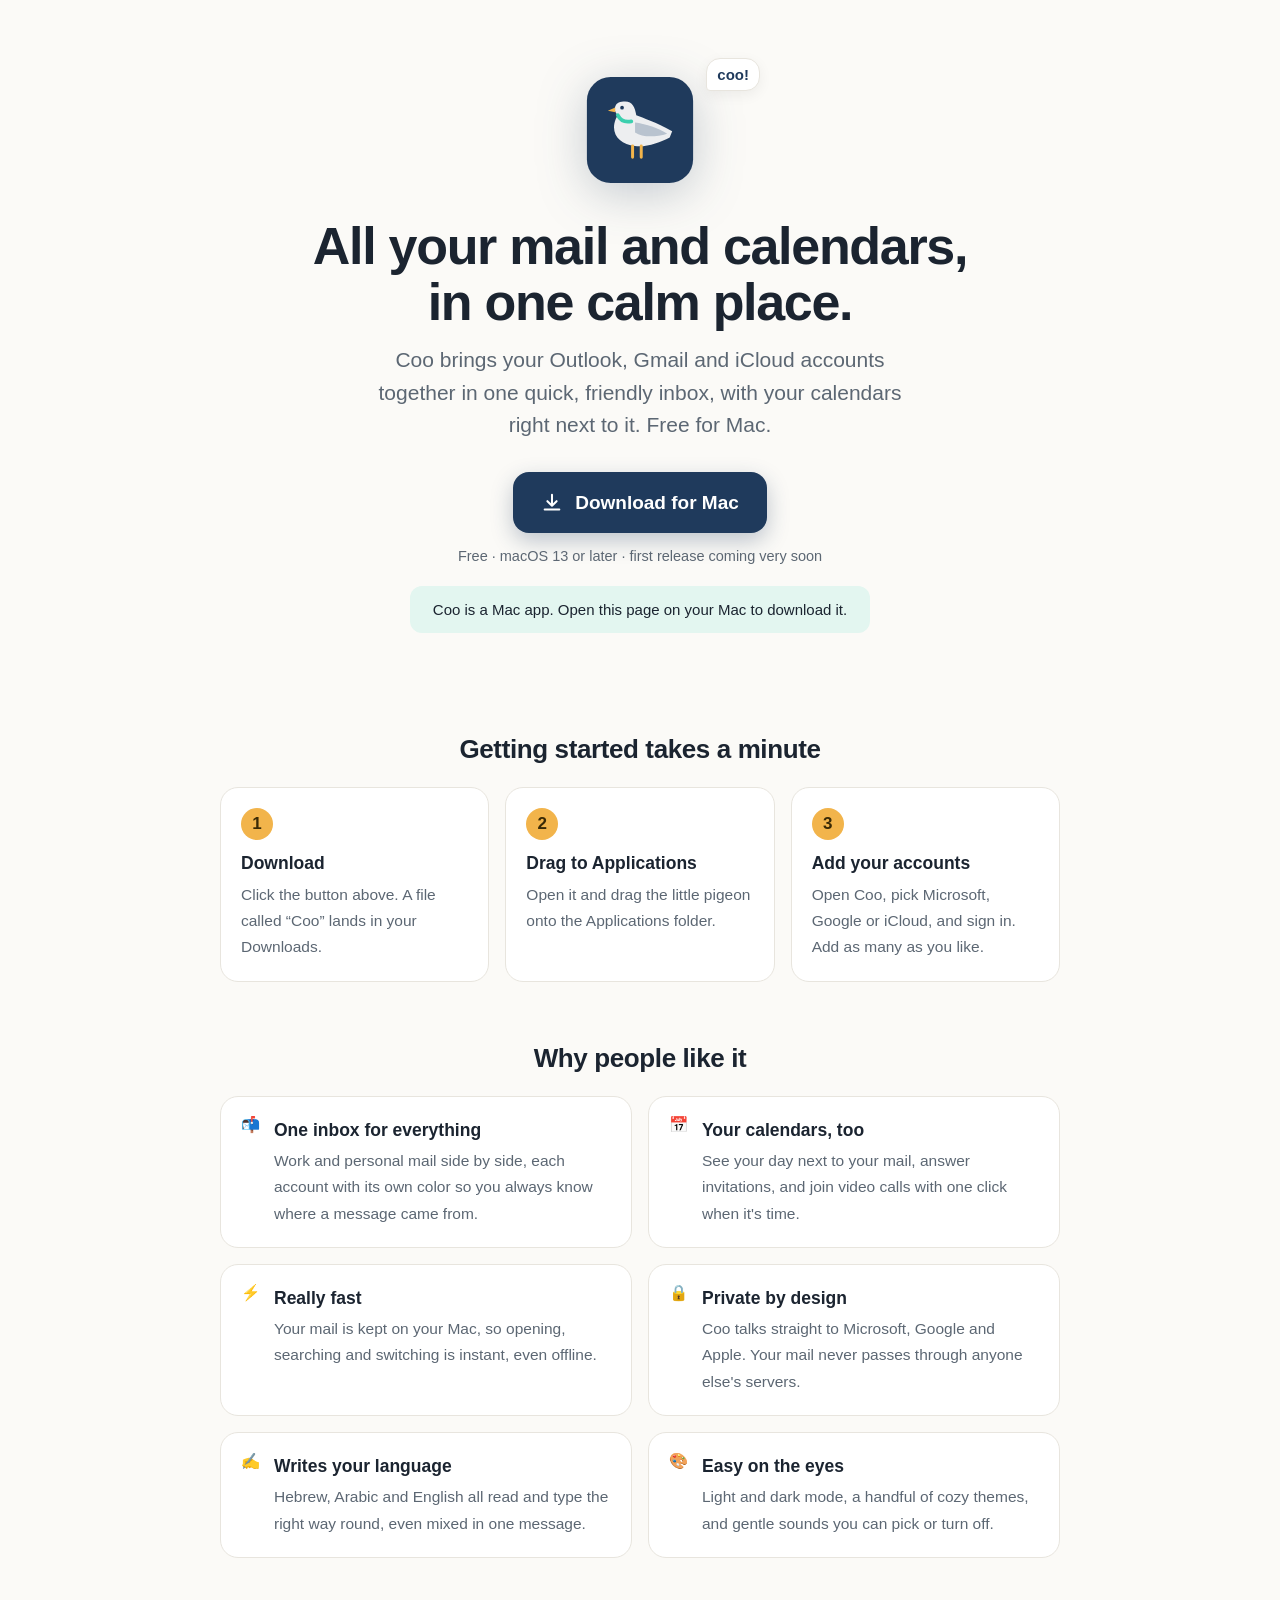
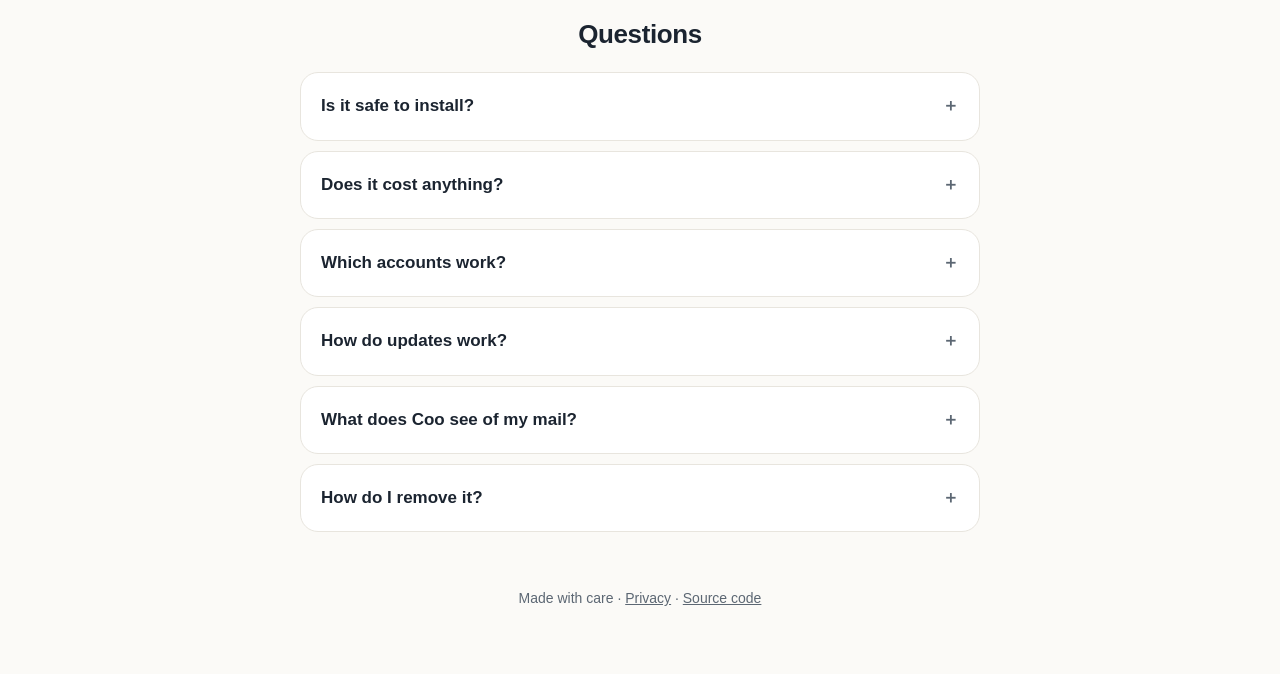
==== site/index.html @ 90b96e5d "Download site for GitHub Pages site/: a friendly one-page download site for people who'd rather not " ====
<!doctype html>
<html lang="en">
<head>
<meta charset="utf-8">
<meta name="viewport" content="width=device-width, initial-scale=1">
<title>Coo · all your mail and calendars in one calm place</title>
<meta name="description" content="Coo is a fast, friendly Mac app for all your email and calendars: Outlook, Gmail and iCloud together in one inbox. Free.">
<link rel="icon" href="icon.svg" type="image/svg+xml">
<meta property="og:title" content="Coo for Mac">
<meta property="og:description" content="All your email and calendars in one calm place. Free.">
<meta property="og:image" content="icon-512.png">
<style>
  :root {
    --navy: #1F3A5C; --teal: #2FB596; --teal-soft: #E3F6F0; --amber: #F2B44B;
    --bg: #FBFAF7; --card: #FFFFFF; --text: #1B2430; --muted: #5C6773; --line: #E8E5DE;
  }
  @media (prefers-color-scheme: dark) {
    :root { --bg: #11161D; --card: #182029; --text: #EEF1F4; --muted: #9AA5B1; --line: #26303B; --teal-soft: #173A33; }
  }
  * { box-sizing: border-box; }
  html { -webkit-text-size-adjust: 100%; overflow-x: hidden; }
  body {
    margin: 0; background: var(--bg); color: var(--text);
    font: 17px/1.55 -apple-system, BlinkMacSystemFont, "SF Pro Text", "Segoe UI", Inter, sans-serif;
  }
  main { max-width: 880px; margin: 0 auto; padding: 0 20px 64px; }
  a { color: var(--teal); }

  .hero { text-align: center; padding: 64px 0 40px; }
  .bird-wrap { position: relative; width: 132px; height: 132px; margin: 0 auto 22px; }
  .bird-wrap img { width: 132px; height: 132px; display: block; filter: drop-shadow(0 10px 24px rgba(31,58,92,.25)); animation: bob 4s ease-in-out infinite; }
  @keyframes bob { 50% { transform: translateY(-6px) rotate(-1.5deg); } }
  .coo-bubble {
    position: absolute; right: -54px; top: -6px; background: var(--card); color: var(--navy);
    border: 1px solid var(--line); border-radius: 14px 14px 14px 4px; padding: 4px 10px;
    font-weight: 600; font-size: 15px; animation: pop 4s ease-in-out infinite; box-shadow: 0 4px 14px rgba(0,0,0,.06);
  }
  @media (prefers-color-scheme: dark) { .coo-bubble { color: var(--text); } }
  @keyframes pop { 0%, 55% { opacity: 0; transform: translateY(4px) scale(.9); } 65%, 90% { opacity: 1; transform: none; } 100% { opacity: 0; } }
  h1 { font-size: clamp(34px, 6vw, 52px); line-height: 1.08; letter-spacing: -0.025em; margin: 0 0 14px; }
  .lede { font-size: clamp(18px, 2.4vw, 21px); color: var(--muted); max-width: 560px; margin: 0 auto 30px; }

  .download {
    display: inline-flex; align-items: center; gap: 12px; padding: 16px 28px; border-radius: 16px;
    background: var(--navy); color: #fff; text-decoration: none; font-weight: 650; font-size: 19px;
    box-shadow: 0 8px 22px rgba(31,58,92,.28); transition: transform .15s ease, box-shadow .15s ease;
  }
  .download:hover { transform: translateY(-2px); box-shadow: 0 12px 28px rgba(31,58,92,.34); }
  @media (prefers-color-scheme: dark) { .download { background: var(--teal); color: #08211B; } }
  .download svg { width: 22px; height: 22px; }
  .fine { margin-top: 12px; font-size: 14.5px; color: var(--muted); }
  .not-mac { display: none; margin: 18px auto 0; max-width: 460px; padding: 12px 16px; border-radius: 12px; background: var(--teal-soft); font-size: 15px; }

  h2 { font-size: 26px; letter-spacing: -0.015em; margin: 56px 0 18px; text-align: center; }
  .steps { display: grid; grid-template-columns: repeat(3, 1fr); gap: 16px; counter-reset: step; }
  .step, .feature, details {
    background: var(--card); border: 1px solid var(--line); border-radius: 18px; padding: 20px;
  }
  .step::before {
    counter-increment: step; content: counter(step); display: inline-grid; place-items: center;
    width: 32px; height: 32px; border-radius: 50%; background: var(--amber); color: #3A2A06; font-weight: 700; margin-bottom: 10px;
  }
  .step b, .feature b { display: block; font-size: 17.5px; margin-bottom: 4px; }
  .step span, .feature span { color: var(--muted); font-size: 15.5px; }
  .features { display: grid; grid-template-columns: repeat(2, 1fr); gap: 16px; }
  .feature { display: flex; gap: 14px; align-items: flex-start; }
  .emoji { font-size: 26px; line-height: 1; flex: none; }
  .faq { display: flex; flex-direction: column; gap: 10px; max-width: 680px; margin: 0 auto; }
  summary { cursor: pointer; font-weight: 600; list-style: none; }
  summary::-webkit-details-marker { display: none; }
  summary::after { content: "＋"; float: right; color: var(--muted); }
  details[open] summary::after { content: "－"; }
  details p { margin: 10px 0 0; color: var(--muted); font-size: 15.5px; }
  footer { text-align: center; color: var(--muted); font-size: 14px; margin-top: 56px; }
  footer a { color: var(--muted); }

  @media (max-width: 720px) {
    .steps, .features { grid-template-columns: 1fr; }
    .hero { padding-top: 40px; }
    .coo-bubble { right: -40px; }
  }
  @media (prefers-reduced-motion: reduce) { .bird-wrap img, .coo-bubble { animation: none; } .coo-bubble { opacity: 1; } }
</style>
</head>
<body>
<main>
  <section class="hero">
    <div class="bird-wrap"><img src="icon.svg" alt="Coo, a small white pigeon"><span class="coo-bubble" aria-hidden="true">coo!</span></div>
    <h1>All your mail and calendars,<br>in one calm place.</h1>
    <p class="lede">Coo brings your Outlook, Gmail and iCloud accounts together in one quick, friendly inbox, with your calendars right next to it. Free for Mac.</p>
    <a class="download" id="download" href="https://github.com/erango/coo/releases/latest">
      <svg viewBox="0 0 24 24" fill="none" stroke="currentColor" stroke-width="2.2" stroke-linecap="round" stroke-linejoin="round" aria-hidden="true"><path d="M12 3v12m0 0l-5-5m5 5l5-5M4 19h16"/></svg>
      <span id="download-label">Download for Mac</span>
    </a>
    <div class="fine" id="download-fine">Free · macOS 13 or later · Apple Silicon and Intel</div>
    <div class="not-mac" id="not-mac">Coo is a Mac app. Open this page on your Mac to download it.</div>
  </section>

  <h2>Getting started takes a minute</h2>
  <div class="steps">
    <div class="step"><b>Download</b><span>Click the button above. A file called “Coo” lands in your Downloads.</span></div>
    <div class="step"><b>Drag to Applications</b><span>Open it and drag the little pigeon onto the Applications folder.</span></div>
    <div class="step"><b>Add your accounts</b><span>Open Coo, pick Microsoft, Google or iCloud, and sign in. Add as many as you like.</span></div>
  </div>

  <h2>Why people like it</h2>
  <div class="features">
    <div class="feature"><span class="emoji">📬</span><div><b>One inbox for everything</b><span>Work and personal mail side by side, each account with its own color so you always know where a message came from.</span></div></div>
    <div class="feature"><span class="emoji">📅</span><div><b>Your calendars, too</b><span>See your day next to your mail, answer invitations, and join video calls with one click when it's time.</span></div></div>
    <div class="feature"><span class="emoji">⚡️</span><div><b>Really fast</b><span>Your mail is kept on your Mac, so opening, searching and switching is instant, even offline.</span></div></div>
    <div class="feature"><span class="emoji">🔒</span><div><b>Private by design</b><span>Coo talks straight to Microsoft, Google and Apple. Your mail never passes through anyone else's servers.</span></div></div>
    <div class="feature"><span class="emoji">✍️</span><div><b>Writes your language</b><span>Hebrew, Arabic and English all read and type the right way round, even mixed in one message.</span></div></div>
    <div class="feature"><span class="emoji">🎨</span><div><b>Easy on the eyes</b><span>Light and dark mode, a handful of cozy themes, and gentle sounds you can pick or turn off.</span></div></div>
  </div>

  <h2>Questions</h2>
  <div class="faq">
    <details><summary>Is it safe to install?</summary><p>Yes. Coo is signed by its developer and checked by Apple (“notarized”), so your Mac opens it without warnings. Passwords and sign-ins are kept in your Mac's Keychain.</p></details>
    <details><summary>Does it cost anything?</summary><p>No. Coo is free.</p></details>
    <details><summary>Which accounts work?</summary><p>Microsoft 365 and Outlook.com, Gmail and Google Workspace, and iCloud. Most people connect a few: work, personal, maybe a family one.</p></details>
    <details><summary>How do updates work?</summary><p>Automatically. Coo checks for new versions quietly and installs them the next time you quit, so you're always up to date.</p></details>
    <details><summary>What does Coo see of my mail?</summary><p>Only your Mac sees it. Coo keeps a copy on your computer so it's fast, and talks directly to your email provider. Crash reports, if something goes wrong, are anonymous: addresses and message text are removed before they leave your Mac, and you can switch them off in Settings. <a href="privacy.html">Privacy details</a>.</p></details>
    <details><summary>How do I remove it?</summary><p>In Coo, open Settings and sign out of your accounts, then drag Coo from Applications to the Trash.</p></details>
  </div>

  <footer>
    Made with care · <a href="privacy.html">Privacy</a> · <a href="https://github.com/erango/coo">Source code</a>
  </footer>
</main>
<script>
  // Point the button straight at the newest .dmg (falls back to the releases page).
  (async () => {
    const btn = document.getElementById('download');
    const fine = document.getElementById('download-fine');
    if (!/Mac/i.test(navigator.platform || navigator.userAgent) || /iPhone|iPad/i.test(navigator.userAgent)) {
      document.getElementById('not-mac').style.display = 'block';
    }
    try {
      const r = await fetch('https://api.github.com/repos/erango/coo/releases/latest', { headers: { Accept: 'application/vnd.github+json' } });
      if (!r.ok) throw 0;
      const rel = await r.json();
      const dmg = (rel.assets || []).find(a => /\.dmg$/i.test(a.name));
      if (!dmg) throw 0;
      btn.href = dmg.browser_download_url;
      const mb = Math.max(1, Math.round(dmg.size / 1e6));
      fine.textContent = `Free · version ${rel.tag_name.replace(/^v/, '')} · ${mb} MB · macOS 13 or later`;
    } catch (_) {
      fine.textContent = 'Free · macOS 13 or later · first release coming very soon';
    }
  })();
</script>
</body>
</html>
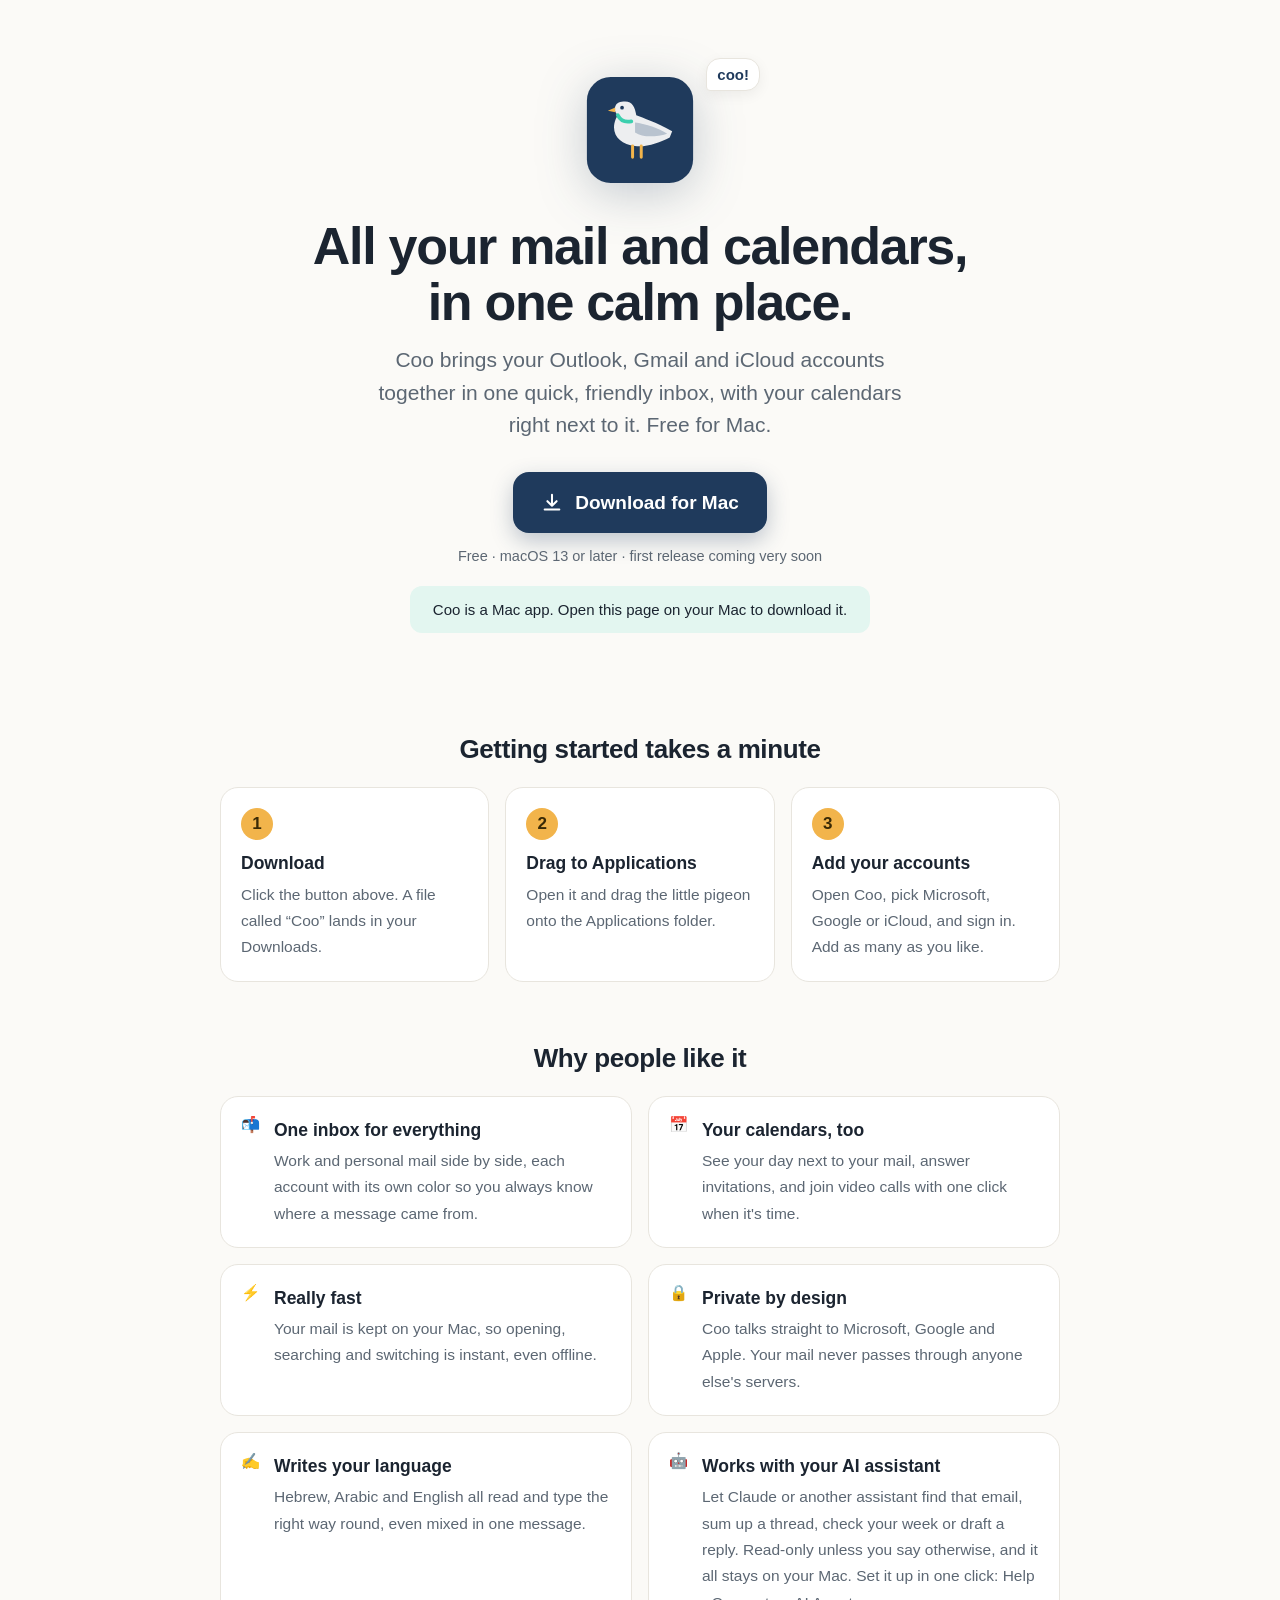
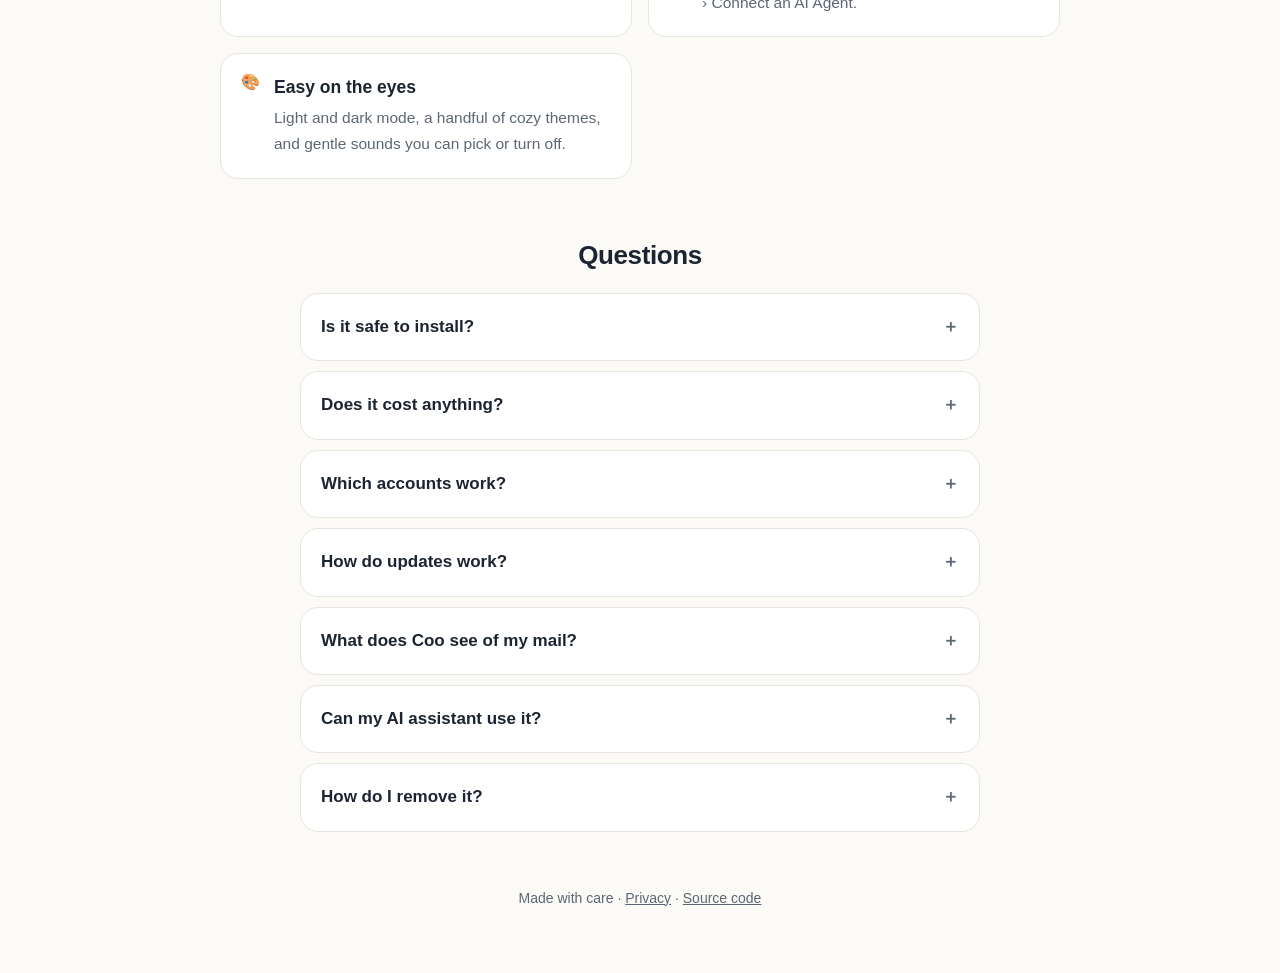
==== commit 83f7543e: "README and download site: Coo is agent friendly Co-Authored-By: Claude Opus 5.5 <noreply@anthropic.c" ====
--- a/site/index.html
+++ b/site/index.html
@@ -110,6 +110,7 @@
     <div class="feature"><span class="emoji">⚡️</span><div><b>Really fast</b><span>Your mail is kept on your Mac, so opening, searching and switching is instant, even offline.</span></div></div>
     <div class="feature"><span class="emoji">🔒</span><div><b>Private by design</b><span>Coo talks straight to Microsoft, Google and Apple. Your mail never passes through anyone else's servers.</span></div></div>
     <div class="feature"><span class="emoji">✍️</span><div><b>Writes your language</b><span>Hebrew, Arabic and English all read and type the right way round, even mixed in one message.</span></div></div>
+    <div class="feature"><span class="emoji">🤖</span><div><b>Works with your AI assistant</b><span>Let Claude or another assistant find that email, sum up a thread, check your week or draft a reply. Read-only unless you say otherwise, and it all stays on your Mac. Set it up in one click: Help › Connect an AI Agent.</span></div></div>
     <div class="feature"><span class="emoji">🎨</span><div><b>Easy on the eyes</b><span>Light and dark mode, a handful of cozy themes, and gentle sounds you can pick or turn off.</span></div></div>
   </div>
 
@@ -120,6 +121,7 @@
     <details><summary>Which accounts work?</summary><p>Microsoft 365 and Outlook.com, Gmail and Google Workspace, and iCloud. Most people connect a few: work, personal, maybe a family one.</p></details>
     <details><summary>How do updates work?</summary><p>Automatically. Coo checks for new versions quietly and installs them the next time you quit, so you're always up to date.</p></details>
     <details><summary>What does Coo see of my mail?</summary><p>Only your Mac sees it. Coo keeps a copy on your computer so it's fast, and talks directly to your email provider. Crash reports, if something goes wrong, are anonymous: addresses and message text are removed before they leave your Mac, and you can switch them off in Settings. <a href="privacy.html">Privacy details</a>.</p></details>
+    <details><summary>Can my AI assistant use it?</summary><p>Yes. Coo is built to work with assistants like Claude. Open Coo, choose Help › Connect an AI Agent, and copy the one line it shows (or click “Add to Claude Code”). By default the assistant can only read and search; it can only send, archive or answer invites if you allow it, and even then replies start as drafts. Everything runs on your Mac. Developers: run <code>coo agent-help</code>.</p></details>
     <details><summary>How do I remove it?</summary><p>In Coo, open Settings and sign out of your accounts, then drag Coo from Applications to the Trash.</p></details>
   </div>
 
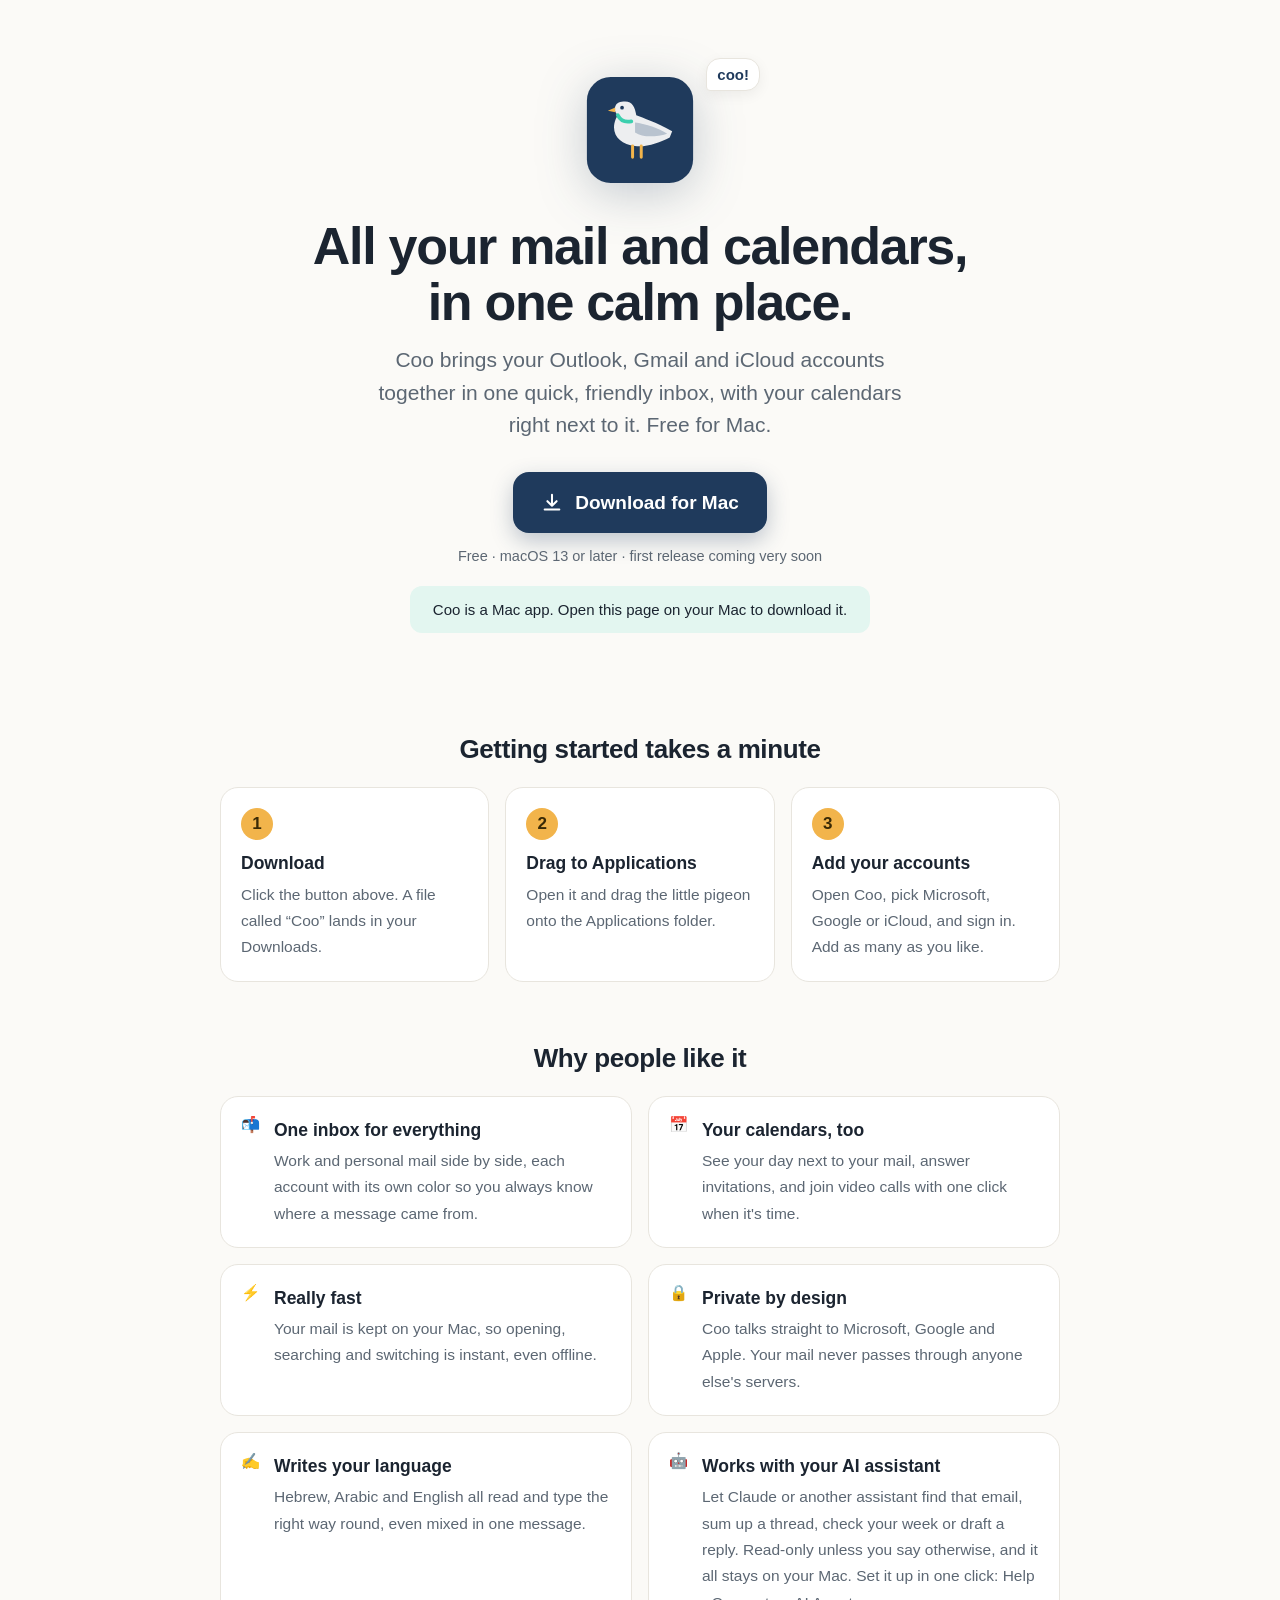
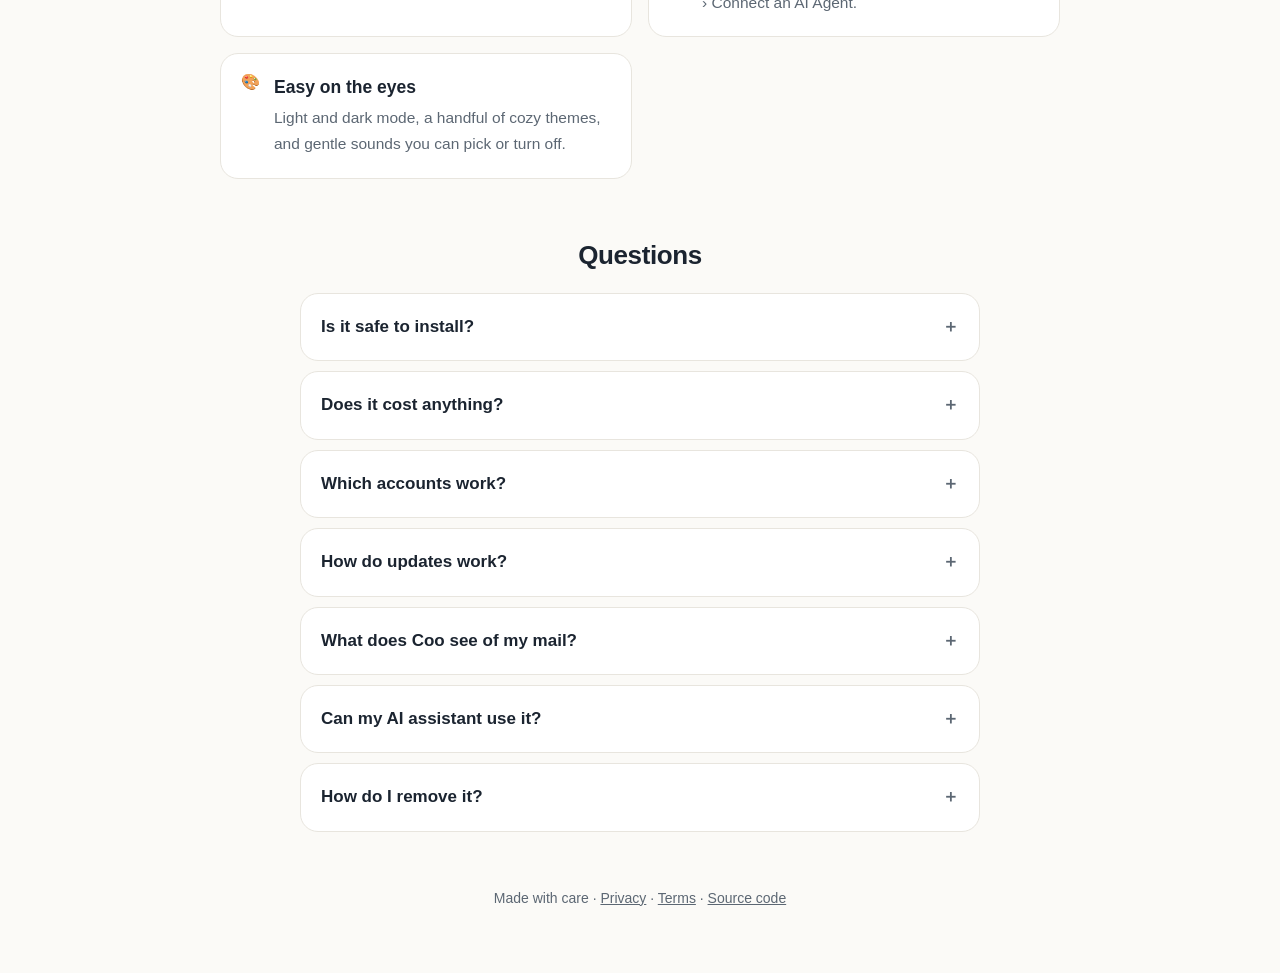
==== commit 27828048: "Site: Terms of Service page (needed for Google's consent screen) Co-Authored-By: Claude Opus 5.5 <no" ====
--- a/site/index.html
+++ b/site/index.html
@@ -126,7 +126,7 @@
   </div>
 
   <footer>
-    Made with care · <a href="privacy.html">Privacy</a> · <a href="https://github.com/erango/coo">Source code</a>
+    Made with care · <a href="privacy.html">Privacy</a> · <a href="terms.html">Terms</a> · <a href="https://github.com/erango/coo">Source code</a>
   </footer>
 </main>
 <script>
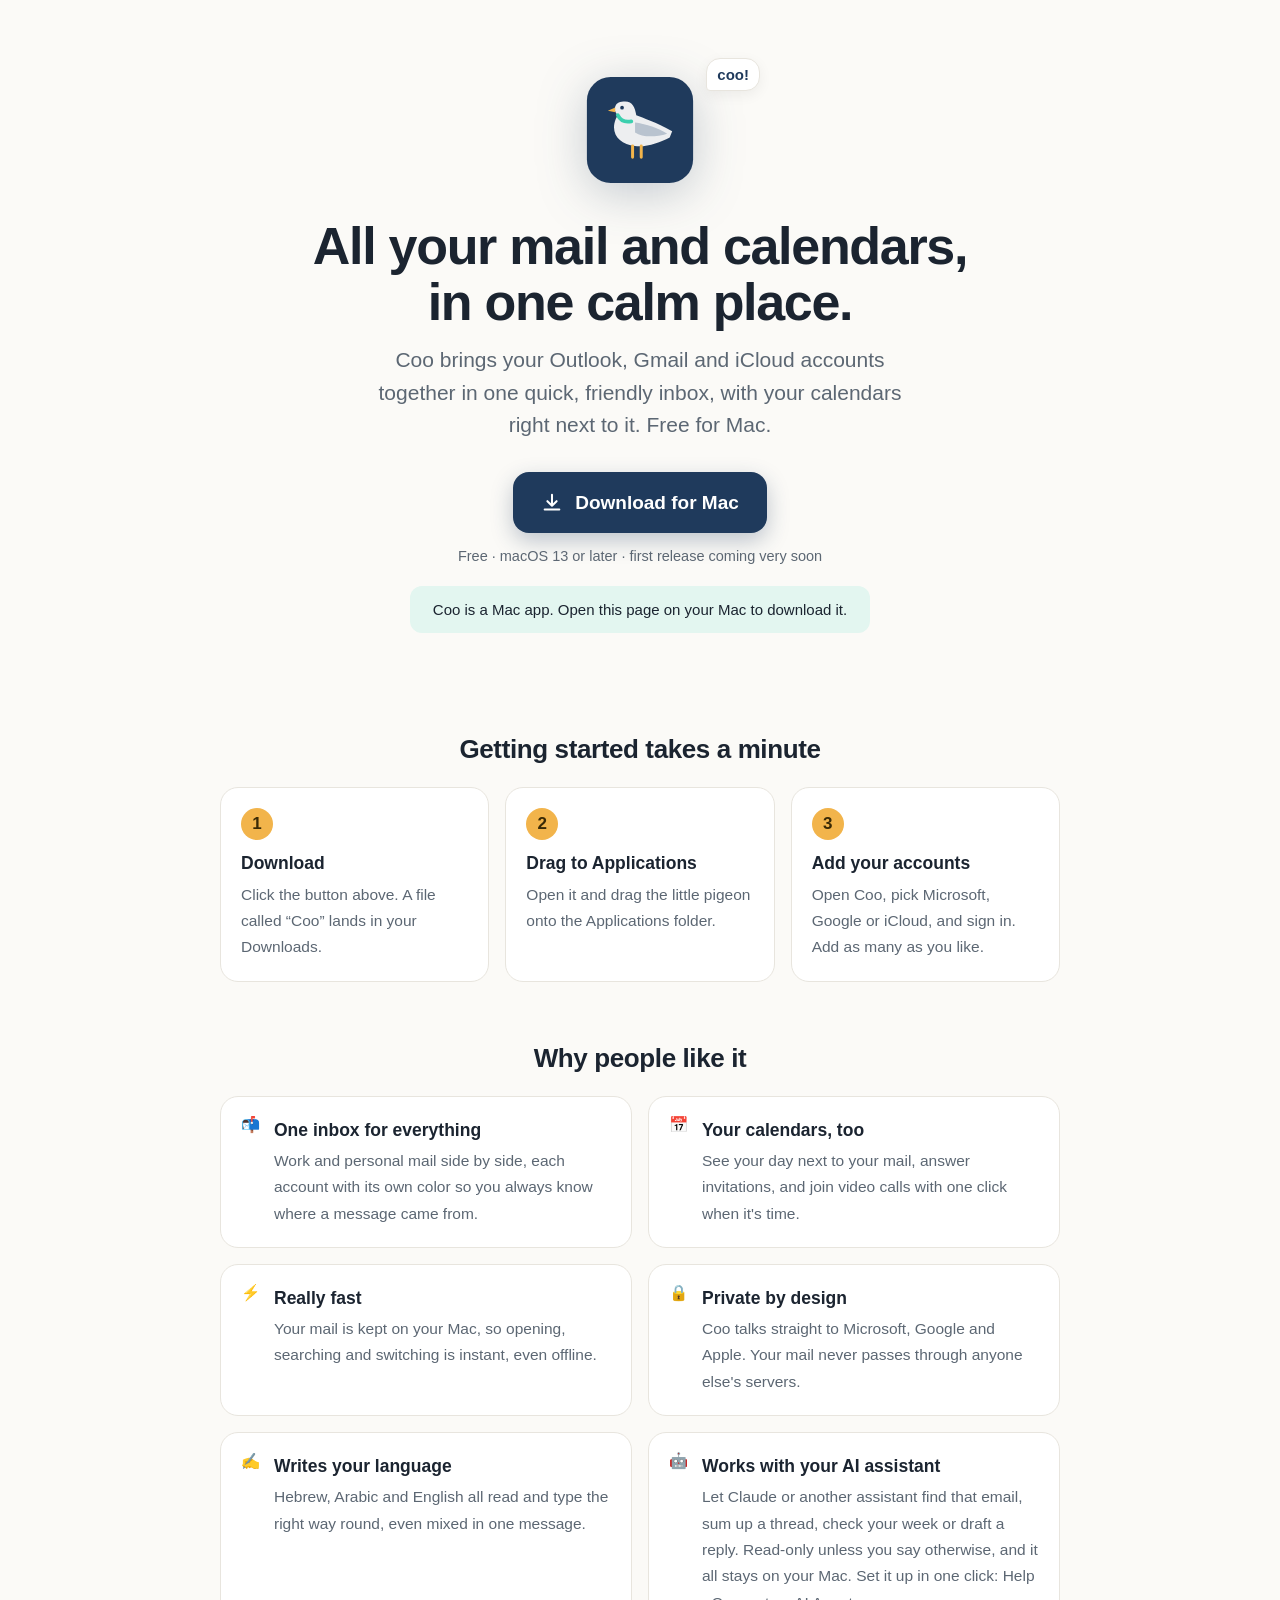
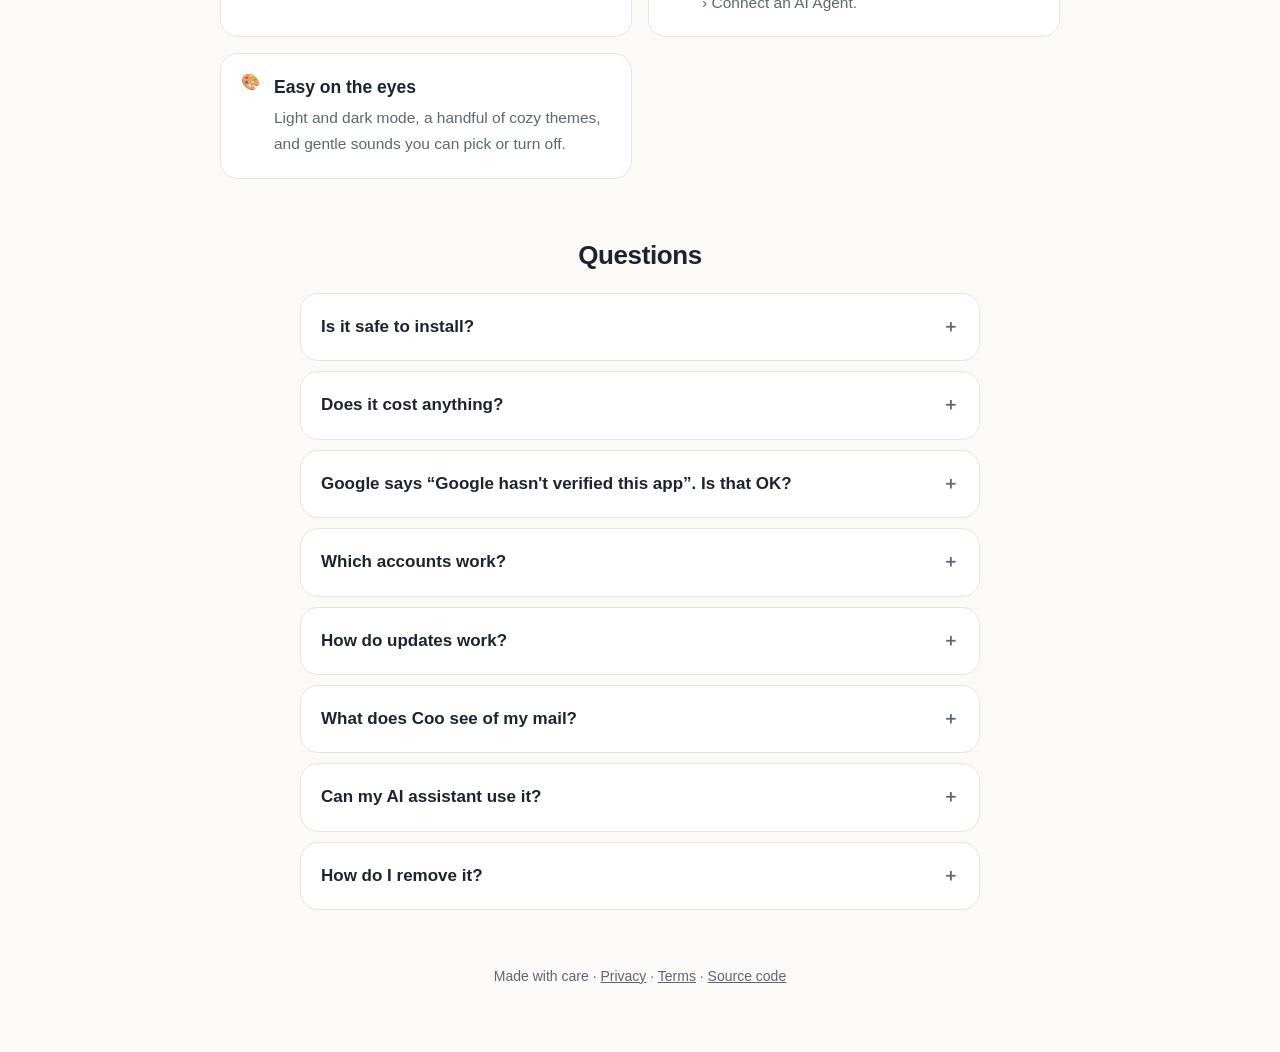
==== commit 0887051f: "Site FAQ: explain Google's unverified-app notice Co-Authored-By: Claude Opus 5.5 <noreply@anthropic." ====
--- a/site/index.html
+++ b/site/index.html
@@ -5,6 +5,7 @@
 <meta name="viewport" content="width=device-width, initial-scale=1">
 <title>Coo · all your mail and calendars in one calm place</title>
 <meta name="description" content="Coo is a fast, friendly Mac app for all your email and calendars: Outlook, Gmail and iCloud together in one inbox. Free.">
+<meta name="google-site-verification" content="XKy52OJWEkNQ8rT_CfxA-N8Si_p1KW-_0ThFe5PhQhM">
 <link rel="icon" href="icon.svg" type="image/svg+xml">
 <meta property="og:title" content="Coo for Mac">
 <meta property="og:description" content="All your email and calendars in one calm place. Free.">
@@ -118,6 +119,7 @@
   <div class="faq">
     <details><summary>Is it safe to install?</summary><p>Yes. Coo is signed by its developer and checked by Apple (“notarized”), so your Mac opens it without warnings. Passwords and sign-ins are kept in your Mac's Keychain.</p></details>
     <details><summary>Does it cost anything?</summary><p>No. Coo is free.</p></details>
+    <details><summary>Google says “Google hasn't verified this app”. Is that OK?</summary><p>Yes. Coo is a small independent app that hasn't been through Google's paid review yet, so Google shows that notice when you add a Gmail account. Click <b>Advanced</b>, then <b>Go to Coo</b>, and allow access. Coo only talks to Google from your Mac; your mail never goes anywhere else. Microsoft and iCloud accounts don't show this.</p></details>
     <details><summary>Which accounts work?</summary><p>Microsoft 365 and Outlook.com, Gmail and Google Workspace, and iCloud. Most people connect a few: work, personal, maybe a family one.</p></details>
     <details><summary>How do updates work?</summary><p>Automatically. Coo checks for new versions quietly and installs them the next time you quit, so you're always up to date.</p></details>
     <details><summary>What does Coo see of my mail?</summary><p>Only your Mac sees it. Coo keeps a copy on your computer so it's fast, and talks directly to your email provider. Crash reports, if something goes wrong, are anonymous: addresses and message text are removed before they leave your Mac, and you can switch them off in Settings. <a href="privacy.html">Privacy details</a>.</p></details>
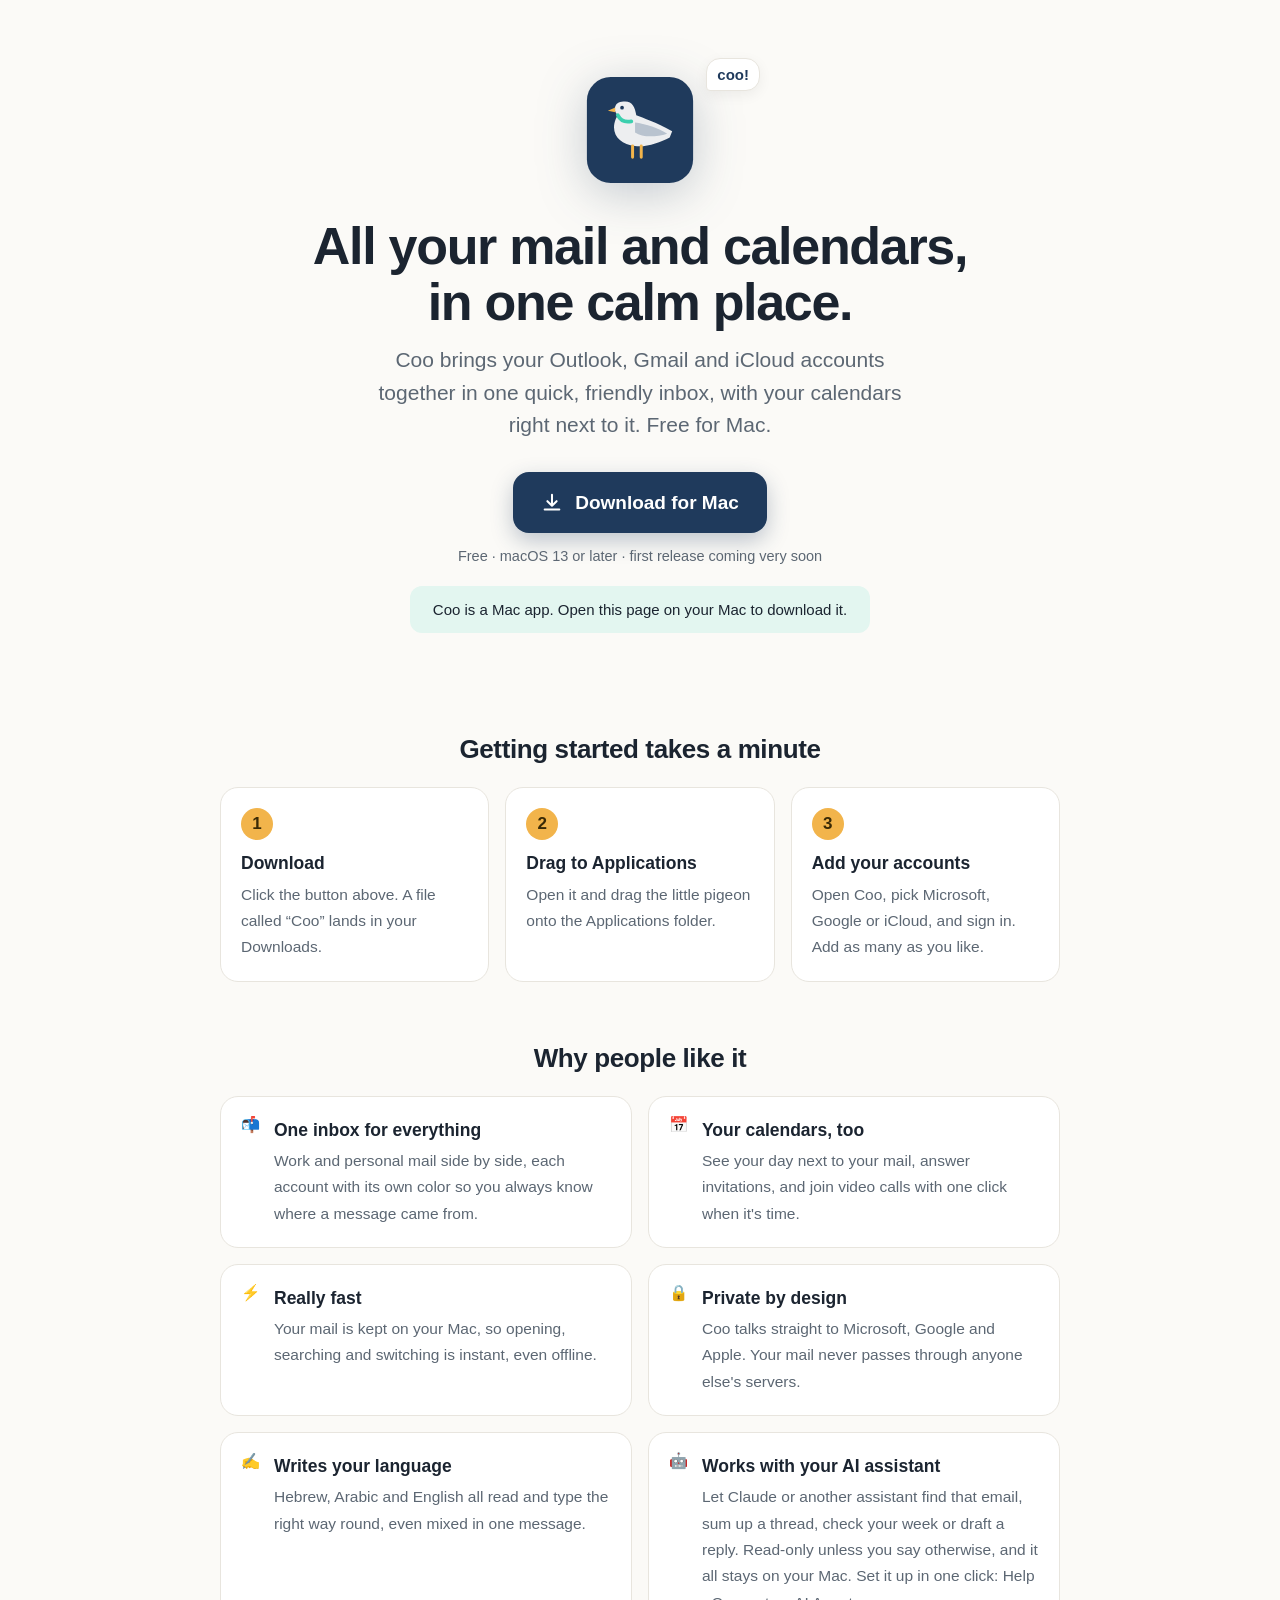
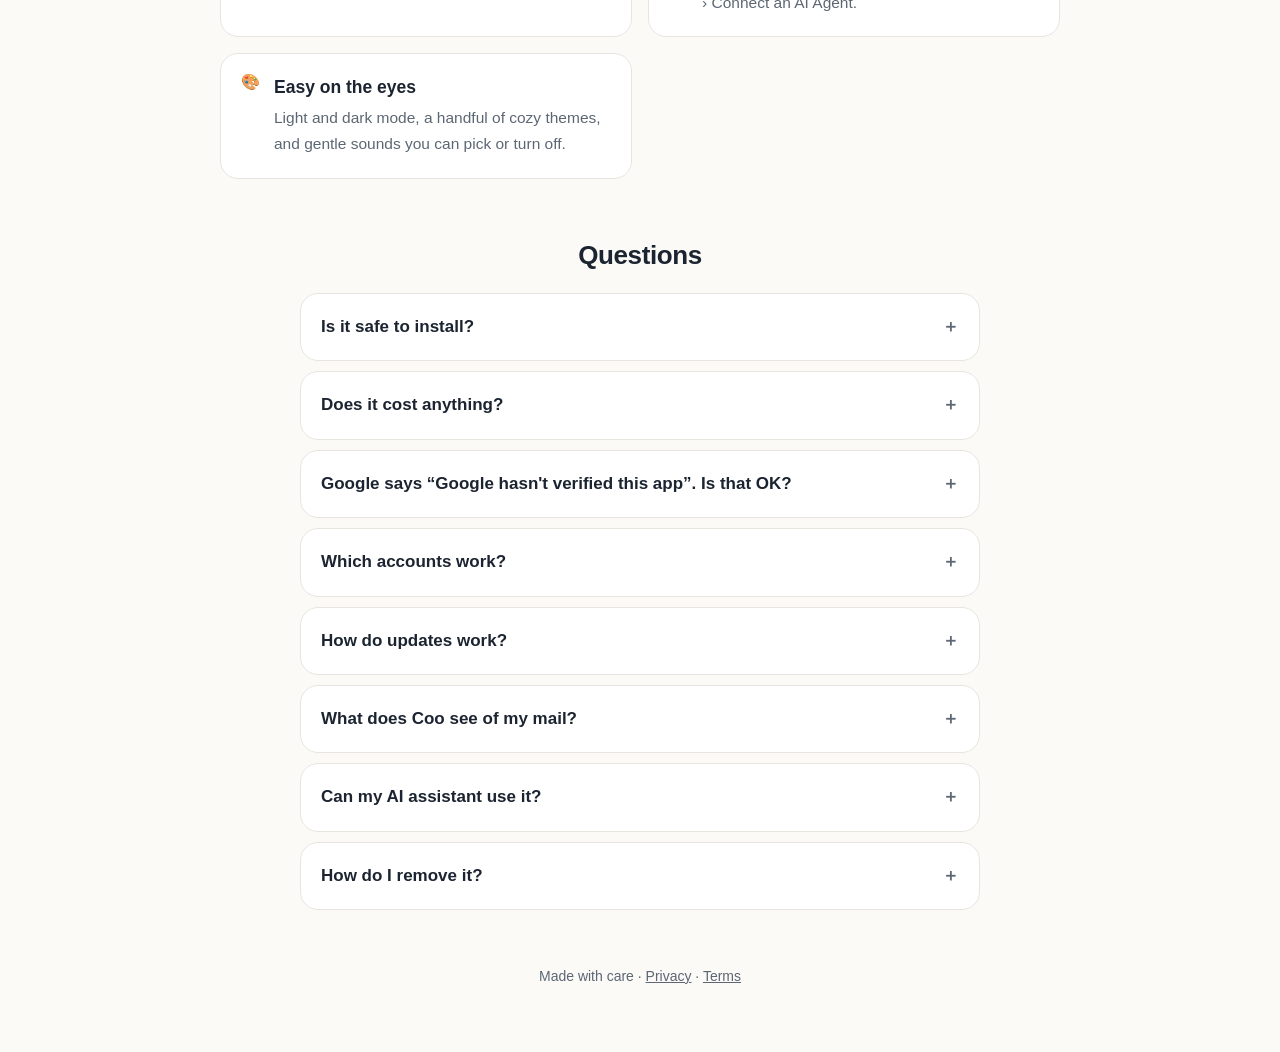
==== commit 65d4acd9: "Releases also publish to the public erango/coo-releases (dmg, hash, update feed, hand-written notes)" ====
--- a/site/index.html
+++ b/site/index.html
@@ -4,6 +4,7 @@
 <meta charset="utf-8">
 <meta name="viewport" content="width=device-width, initial-scale=1">
 <title>Coo · all your mail and calendars in one calm place</title>
+<link rel="canonical" href="https://erango.github.io/coo/">
 <meta name="description" content="Coo is a fast, friendly Mac app for all your email and calendars: Outlook, Gmail and iCloud together in one inbox. Free.">
 <meta name="google-site-verification" content="XKy52OJWEkNQ8rT_CfxA-N8Si_p1KW-_0ThFe5PhQhM">
 <link rel="icon" href="icon.svg" type="image/svg+xml">
@@ -89,7 +90,7 @@
     <div class="bird-wrap"><img src="icon.svg" alt="Coo, a small white pigeon"><span class="coo-bubble" aria-hidden="true">coo!</span></div>
     <h1>All your mail and calendars,<br>in one calm place.</h1>
     <p class="lede">Coo brings your Outlook, Gmail and iCloud accounts together in one quick, friendly inbox, with your calendars right next to it. Free for Mac.</p>
-    <a class="download" id="download" href="https://github.com/erango/coo/releases/latest">
+    <a class="download" id="download" href="https://github.com/erango/coo-releases/releases/latest">
       <svg viewBox="0 0 24 24" fill="none" stroke="currentColor" stroke-width="2.2" stroke-linecap="round" stroke-linejoin="round" aria-hidden="true"><path d="M12 3v12m0 0l-5-5m5 5l5-5M4 19h16"/></svg>
       <span id="download-label">Download for Mac</span>
     </a>
@@ -128,7 +129,7 @@
   </div>
 
   <footer>
-    Made with care · <a href="privacy.html">Privacy</a> · <a href="terms.html">Terms</a> · <a href="https://github.com/erango/coo">Source code</a>
+    Made with care · <a href="privacy.html">Privacy</a> · <a href="terms.html">Terms</a>
   </footer>
 </main>
 <script>
@@ -140,7 +141,7 @@
       document.getElementById('not-mac').style.display = 'block';
     }
     try {
-      const r = await fetch('https://api.github.com/repos/erango/coo/releases/latest', { headers: { Accept: 'application/vnd.github+json' } });
+      const r = await fetch('https://api.github.com/repos/erango/coo-releases/releases/latest', { headers: { Accept: 'application/vnd.github+json' } });
       if (!r.ok) throw 0;
       const rel = await r.json();
       const dmg = (rel.assets || []).find(a => /\.dmg$/i.test(a.name));
